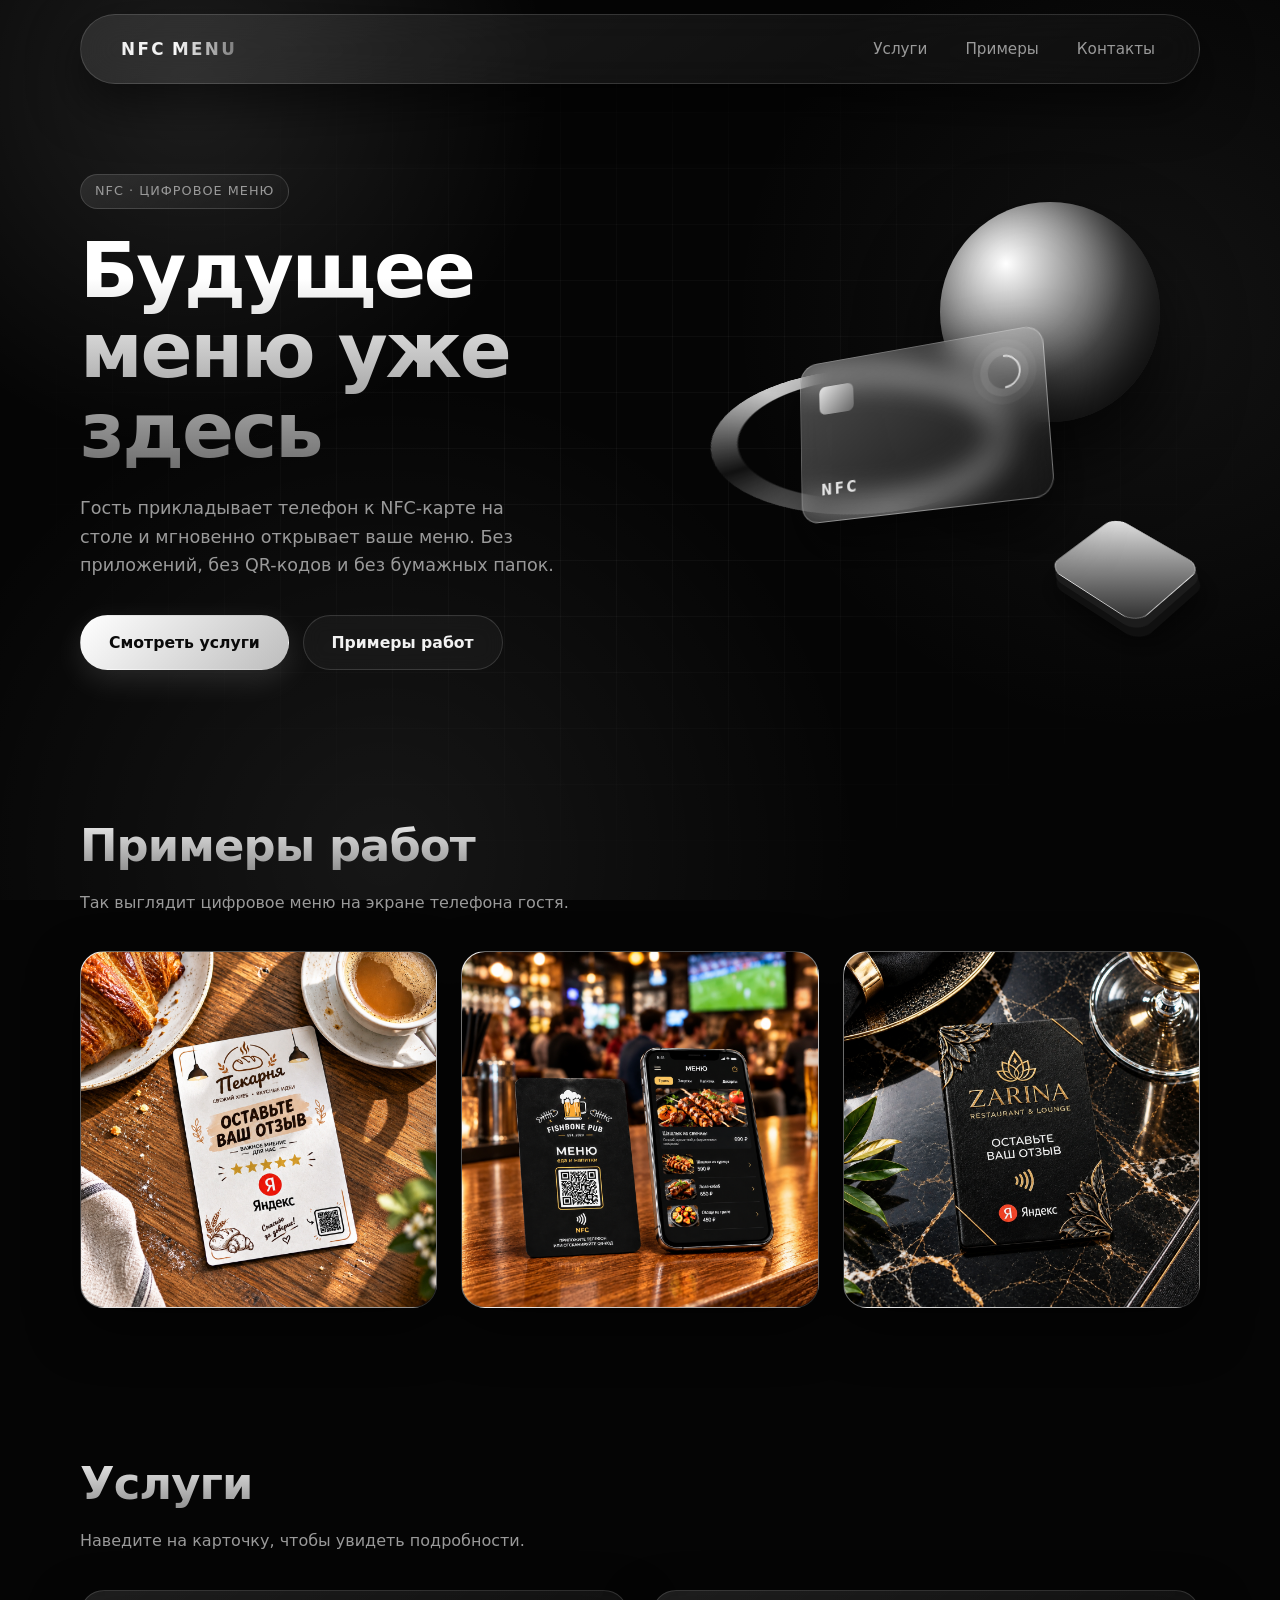
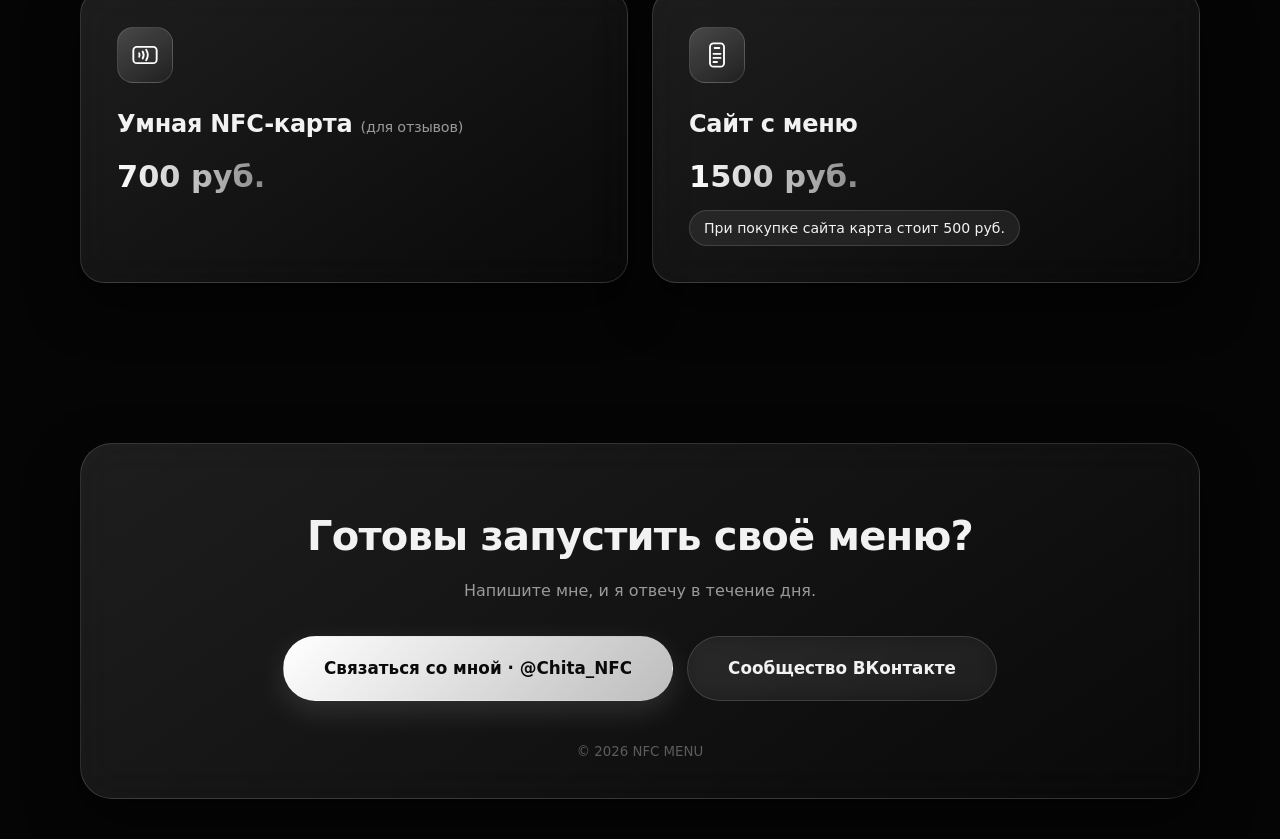
==== index.html @ bfcef421 "Rename htmlnfc.html to index.html" ====
<!DOCTYPE html>
<html lang="ru">
<head>
  <meta charset="UTF-8">
  <meta name="viewport" content="width=device-width, initial-scale=1.0">
  <title>NFC MENU | цифровое меню и NFC-карты</title>
  <meta name="description" content="NFC-карты и цифровое меню для кафе и ресторанов. Клиент прикладывает телефон и сразу видит ваше меню.">
  <link rel="stylesheet" href="style.css">
</head>
<body>

  <!-- Шапка -->
  <header class="header">
    <div class="container header__inner">
      <a href="#top" class="logo">NFC<span>MENU</span></a>
      <nav class="nav">
        <a href="#services">Услуги</a>
        <a href="#examples">Примеры</a>
        <a href="#contacts">Контакты</a>
      </nav>
    </div>
  </header>

  <main id="top">

    <!-- Главный экран -->
    <section class="hero">
      <div class="container hero__inner">
        <div class="hero__text">
          <span class="badge">NFC · Цифровое меню</span>
          <h1>Будущее меню
уже здесь</h1>
          <p>
            Гость прикладывает телефон к NFC-карте на столе и мгновенно
            открывает ваше меню. Без приложений, без QR-кодов и без
            бумажных папок.
          </p>
          <div class="hero__actions">
            <a href="#services" class="btn btn--light">Смотреть услуги</a>
            <a href="#examples" class="btn btn--ghost">Примеры работ</a>
          </div>
        </div>

        <!-- Абстрактная 3D-графика на чистом CSS -->
        <div class="hero__visual" aria-hidden="true">
          <div class="shape shape--sphere"></div>
          <div class="shape shape--ring"></div>
          <div class="shape shape--cube"></div>
          <div class="shape shape--card">
            <span class="card__chip"></span>
            <span class="card__logo">NFC</span>
            <span class="card__waves"></span>
          </div>
        </div>
      </div>
    </section>

    <!-- Примеры работ -->
    <section class="section" id="examples">
      <div class="container">
        <h2 class="section__title">Примеры работ</h2>
        <p class="section__sub">Так выглядит цифровое меню на экране телефона гостя.</p>

        <div class="gallery">
          <article class="work">
            <img src="pekar.png" alt="Пример цифрового меню 1" loading="lazy">
          </article>
          <article class="work">
            <img src="baro.png" alt="Пример цифрового меню 2" loading="lazy">
          </article>
          <article class="work">
            <img src="resto.png" alt="Пример цифрового меню 3" loading="lazy">
          </article>
        </div>
      </div>
    </section>

    <!-- Услуги -->
    <section class="section" id="services">
      <div class="container">
        <h2 class="section__title">Услуги</h2>
        <p class="section__sub">Наведите на карточку, чтобы увидеть подробности.</p>

        <div class="services">
          <article class="service" tabindex="0">
            <div class="service__icon" aria-hidden="true">
              <svg viewBox="0 0 24 24" width="28" height="28" fill="none" stroke="currentColor" stroke-width="1.6" stroke-linecap="round" stroke-linejoin="round">
                <rect x="2" y="5" width="20" height="14" rx="3"/>
                <path d="M7 10.5a3.5 3.5 0 0 1 0 3M10 9a6 6 0 0 1 0 6M13 7.5a8.5 8.5 0 0 1 0 9"/>
              </svg>
            </div>
            <h3>Умная NFC-карта <span class="service__tag">(для отзывов)</span></h3>
            <div class="service__price">700 руб.</div>
            <div class="service__desc">
              <p>Стильная карта с чипом. Клиент прикладывает телефон и мгновенно видит ваше меню. Водонепроницаемый пластик.</p>
            </div>
          </article>

          <article class="service" tabindex="0">
            <div class="service__icon" aria-hidden="true">
              <svg viewBox="0 0 24 24" width="28" height="28" fill="none" stroke="currentColor" stroke-width="1.6" stroke-linecap="round" stroke-linejoin="round">


<rect x="6" y="2" width="12" height="20" rx="3"/>
                <path d="M10 6h4M9 11h6M9 14.5h6M9 18h3"/>
              </svg>
            </div>
            <h3>Сайт с меню</h3>
            <div class="service__price">1500 руб.</div>
            <div class="service__note">При покупке сайта карта стоит 500 руб.</div>
            <div class="service__desc">
              <p>Разработка современного адаптивного цифрового меню. Быстрая загрузка, удобный интерфейс.</p>
              <p>Вы покупаете комплект карт, через которые получаете доступ к сайту с меню.</p>
            </div>
          </article>
        </div>
      </div>
    </section>

  </main>

  <!-- Подвал -->
  <footer class="footer" id="contacts">
    <div class="container footer__inner">
      <h2>Готовы запустить своё меню?</h2>
      <p>Напишите мне, и я отвечу в течение дня.</p>
      <div class="footer__buttons">
        <a class="btn btn--light btn--lg" href="https://t.me/Chita_NFC" target="_blank" rel="noopener">Связаться со мной · @Chita_NFC</a>
        <a class="btn btn--ghost btn--lg" href="https://vk.ru/club242706937" target="_blank" rel="noopener">Сообщество ВКонтакте</a>
      </div>
      <small>© 2026 NFC MENU</small>
    </div>
  </footer>

</body>
</html>
---- style.css ----
/* ============ Переменные и сброс ============ */
:root {
  --bg: #050505;
  --text: #f2f2f2;
  --muted: #9a9a9a;
  --glass-bg: linear-gradient(145deg, rgba(255,255,255,0.10), rgba(255,255,255,0.02));
  --glass-border: rgba(255,255,255,0.14);
  --radius: 24px;
  --shadow: 0 20px 50px rgba(0,0,0,0.55);
}
*, *::before, *::after { box-sizing: border-box; margin: 0; padding: 0; }
html { scroll-behavior: smooth; }
body {
  font-family: "Inter", "Segoe UI", system-ui, -apple-system, Roboto, Arial, sans-serif;
  background: var(--bg);
  color: var(--text);
  line-height: 1.6;
  min-height: 100vh;
  overflow-x: hidden;
  position: relative;
}
/* Фон: размытые серые пятна + едва заметная сетка */
body::before {
  content: "";
  position: fixed;
  inset: 0;
  z-index: -2;
  background:
    radial-gradient(600px 600px at 15% 10%, rgba(255,255,255,0.10), transparent 60%),
    radial-gradient(700px 700px at 90% 35%, rgba(180,180,180,0.08), transparent 60%),
    radial-gradient(800px 800px at 30% 95%, rgba(255,255,255,0.07), transparent 60%),
    var(--bg);
}
body::after {
  content: "";
  position: fixed;
  inset: 0;
  z-index: -1;
  pointer-events: none;
  background-image:
    linear-gradient(rgba(255,255,255,0.035) 1px, transparent 1px),
    linear-gradient(90deg, rgba(255,255,255,0.035) 1px, transparent 1px);
  background-size: 56px 56px;
  -webkit-mask-image: radial-gradient(ellipse at center, #000 20%, transparent 75%);
          mask-image: radial-gradient(ellipse at center, #000 20%, transparent 75%);
}
a { color: inherit; text-decoration: none; }
img { display: block; max-width: 100%; }
.container {
  width: min(1120px, 100% - 40px);
  margin-inline: auto;
}
/* ============ Шапка ============ */
.header {
  position: sticky;
  top: 14px;
  z-index: 50;
  width: min(1120px, 100% - 28px);
  margin: 14px auto 0;
  border-radius: 999px;
  background: var(--glass-bg);
  border: 1px solid var(--glass-border);
  -webkit-backdrop-filter: blur(18px);
          backdrop-filter: blur(18px);
  box-shadow: var(--shadow);
}
.header__inner {
  display: flex;
  align-items: center;
  justify-content: space-between;
  padding: 14px 8px;
}
.logo {
  font-weight: 800;
  letter-spacing: 0.14em;
  font-size: 1.05rem;
  padding-left: 12px;
}
.logo span {
  margin-left: 6px;
  background: linear-gradient(90deg, #fff, #7a7a7a);
  -webkit-background-clip: text;
          background-clip: text;
  color: transparent;
}
.nav { display: flex; gap: 6px; }
.nav a {
  padding: 8px 16px;
  border-radius: 999px;
  color: var(--muted);
  font-size: 0.95rem;
  transition: color .25s, background .25s;
}
.nav a:hover { color: #fff; background: rgba(255,255,255,0.08); }
/* ============ Кнопки ============ */
.btn {
  display: inline-block;
  padding: 14px 28px;
  border-radius: 999px;
  font-weight: 600;
  font-size: 0.98rem;
  border: 1px solid transparent;
  cursor: pointer;
  transition: transform .25s ease, box-shadow .25s ease, background .25s ease;
}
.btn:hover { transform: translateY(-2px); }
.btn--light {
  color: #0a0a0a;
  background: linear-gradient(135deg, #ffffff, #bdbdbd);
  box-shadow: 0 10px 30px rgba(255,255,255,0.12);
}
.btn--light:hover { box-shadow: 0 14px 40px rgba(255,255,255,0.22); }
.btn--ghost {
  color: var(--text);
  background: rgba(255,255,255,0.04);
  border-color: var(--glass-border);
  -webkit-backdrop-filter: blur(10px);
          backdrop-filter: blur(10px);
}
.btn--ghost:hover { background: rgba(255,255,255,0.1); }
.btn--lg { padding: 18px 40px; font-size: 1.05rem; }
/* ============ Hero ============ */
.hero { padding: 90px 0 70px; }
.hero__inner {
  display: grid;
  grid-template-columns: 1.1fr 0.9fr;
  align-items: center;
  gap: 40px;
}
.badge {
  display: inline-block;
  padding: 6px 14px;
  margin-bottom: 22px;
  border-radius: 999px;
  font-size: 0.8rem;
  letter-spacing: 0.08em;
  text-transform: uppercase;
  color: var(--muted);
  background: var(--glass-bg);
  border: 1px solid var(--glass-border);
}
.hero h1 {
  font-size: clamp(2.6rem, 6vw, 4.8rem);
  line-height: 1.04;
  letter-spacing: -0.03em;
  font-weight: 800;
  background: linear-gradient(180deg, #ffffff 20%, #6f6f6f 100%);
  -webkit-background-clip: text;
          background-clip: text;
  color: transparent;
}
.hero p {
  margin-top: 24px;
  max-width: 480px;
  color: var(--muted);
  font-size: 1.1rem;
}
.hero__actions { display: flex; flex-wrap: wrap; gap: 14px; margin-top: 36px; }
/* Абстрактная 3D-графика */
.hero__visual {
  position: relative;
  height: 460px;
  perspective: 1000px;
}
.shape { position: absolute; }
.shape--sphere {
  width: 220px; height: 220px;
  top: 10px; right: 40px;
  border-radius: 50%;
  background:
    radial-gradient(circle at 30% 28%, #ffffff 0%, #b5b5b5 22%, #4a4a4a 55%, #0a0a0a 100%);
  box-shadow: 0 40px 80px rgba(0,0,0,0.7), inset -20px -20px 50px rgba(0,0,0,0.6);
  animation: float 7s ease-in-out infinite;
}
.shape--ring {
  width: 300px; height: 300px;
  top: 90px; left: 0;
  border-radius: 50%;
  background: conic-gradient(from 40deg, #f5f5f5, #3a3a3a, #bdbdbd, #111, #e0e0e0, #f5f5f5);
  -webkit-mask: radial-gradient(circle, transparent 58%, #000 59%);
          mask: radial-gradient(circle, transparent 58%, #000 59%);
  transform: rotateX(62deg) rotateZ(-20deg);
  opacity: 0.9;
  animation: spin 18s linear infinite;
}
.shape--cube {
  width: 110px; height: 110px;
  bottom: 30px; right: 20px;
  background: linear-gradient(135deg, #e8e8e8, #2a2a2a);
  border: 1px solid rgba(255,255,255,0.3);
  border-radius: 18px;
  box-shadow:
    8px 8px 0 #1c1c1c,
    16px 16px 0 #101010,
    24px 24px 40px rgba(0,0,0,0.8);
  transform: rotateX(55deg) rotateZ(45deg);
  animation: float 9s ease-in-out infinite reverse;
}
.shape--card {
  width: 270px; height: 170px;
  top: 150px; left: 70px;
  border-radius: 20px;
  background: linear-gradient(145deg, rgba(255,255,255,0.28), rgba(255,255,255,0.04));
  border: 1px solid rgba(255,255,255,0.3);
  -webkit-backdrop-filter: blur(14px);
          backdrop-filter: blur(14px);
  box-shadow: 0 30px 60px rgba(0,0,0,0.65);
  transform: rotateY(-22deg) rotateX(12deg) rotateZ(-8deg);
  animation: tilt 8s ease-in-out infinite;
}
.card__chip {
  position: absolute; left: 22px; top: 26px;
  width: 40px; height: 30px;
  border-radius: 7px;
  background: linear-gradient(135deg, #e6e6e6, #666);
}
.card__logo {
  position: absolute; left: 22px; bottom: 20px;
  font-weight: 800; letter-spacing: 0.2em; font-size: 0.95rem;
  color: rgba(255,255,255,0.85);
}
.card__waves {
  position: absolute; right: 24px; top: 24px;
  width: 34px; height: 34px;
  border: 2px solid rgba(255,255,255,0.7);
  border-left-color: transparent; border-bottom-color: transparent;
  border-radius: 50%;
  transform: rotate(45deg);
  box-shadow: 0 0 0 8px rgba(255,255,255,0.08), 0 0 0 16px rgba(255,255,255,0.04);
}
@keyframes float {
  0%, 100% { transform: translateY(0); }
  50%      { transform: translateY(-18px); }
}
@keyframes spin {
  to { transform: rotateX(62deg) rotateZ(340deg); }
}
@keyframes tilt {
  0%, 100% { transform: rotateY(-22deg) rotateX(12deg) rotateZ(-8deg) translateY(0); }
  50%      { transform: rotateY(-12deg) rotateX(6deg) rotateZ(-4deg) translateY(-14px); }
}
/* ============ Секции ============ */
.section { padding: 70px 0; }
.section__title {
  font-size: clamp(1.9rem, 4vw, 2.8rem);
  letter-spacing: -0.02em;
  font-weight: 800;
  background: linear-gradient(180deg, #fff, #7d7d7d);
  -webkit-background-clip: text;
          background-clip: text;
  color: transparent;
}
.section__sub { margin: 8px 0 36px; color: var(--muted); }
/* ============ Галерея ============ */
.gallery {
  display: grid;
  grid-template-columns: repeat(3, 1fr);
  gap: 24px;
}
.work {
  aspect-ratio: 1 / 1;
  position: relative;
  overflow: hidden;
  border-radius: var(--radius);
  background: linear-gradient(145deg, #f0f0f0 0%, #6a6a6a 45%, #0b0b0b 100%);
  border: 1px solid var(--glass-border);
  box-shadow: var(--shadow);
  transition: transform .4s ease, box-shadow .4s ease;
}
.work img {
  width: 100%;
  height: 100%;
  object-fit: cover;
  transition: filter .4s ease;
}
.work:hover {
  transform: scale(1.04);
  box-shadow: 0 30px 70px rgba(0,0,0,0.75), 0 0 0 1px rgba(255,255,255,0.25);
}
.work:hover img { filter: brightness(1.08); }
/* ============ Услуги ============ */
.services {
  display: grid;
  grid-template-columns: repeat(2, 1fr);
  gap: 24px;
}
.service {
  position: relative;
  padding: 36px;
  border-radius: var(--radius);
  background: var(--glass-bg);
  border: 1px solid var(--glass-border);
  -webkit-backdrop-filter: blur(20px);
          backdrop-filter: blur(20px);
  box-shadow: var(--shadow);
  outline: none;
  transition: transform .35s ease, border-color .35s ease, background .35s ease;
}
.service:hover,
.service:focus-visible {
  transform: translateY(-6px);
  border-color: rgba(255,255,255,0.35);
  background: linear-gradient(145deg, rgba(255,255,255,0.16), rgba(255,255,255,0.03));
}
.service__icon {
  display: grid;
  place-items: center;
  width: 56px; height: 56px;
  margin-bottom: 22px;
  border-radius: 16px;
  color: #fff;
  background: linear-gradient(145deg, rgba(255,255,255,0.2), rgba(255,255,255,0.03));
  border: 1px solid var(--glass-border);
}
.service h3 { font-size: 1.5rem; letter-spacing: -0.01em; }
.service__price {
  display: inline-block;
  margin-top: 10px;
  font-size: 1.9rem;
  font-weight: 800;
  background: linear-gradient(90deg, #fff, #8a8a8a);
  -webkit-background-clip: text;
          background-clip: text;
  color: transparent;
}
.service__tag {
  font-size: 0.9rem;
  font-weight: 500;
  color: var(--muted);
}
.service__note {
  margin-top: 8px;
  padding: 6px 14px;
  width: fit-content;
  font-size: 0.88rem;
  color: var(--text);
  background: rgba(255,255,255,0.07);
  border: 1px solid var(--glass-border);
  border-radius: 999px;
}
.service__desc p + p { margin-top: 10px; }
/* Описание выпадает при наведении */
.service__desc {
  max-height: 0;
  opacity: 0;
  overflow: hidden;
  transform: translateY(-8px);
  transition: max-height .5s ease, opacity .4s ease, transform .4s ease, margin .4s ease;
}
.service__desc p { color: var(--muted); padding-top: 4px; }
.service:hover .service__desc,
.service:focus-visible .service__desc {
  max-height: 200px;
  opacity: 1;
  transform: translateY(0);
  margin-top: 16px;
}
/* На сенсорных экранах описание показано сразу */
@media (hover: none) {
  .service__desc {
    max-height: none;
    opacity: 1;
    transform: none;
    margin-top: 16px;
  }
}
/* ============ Подвал ============ */
.footer { padding: 90px 0 40px; }
.footer__inner {
  text-align: center;
  padding: 60px 24px 36px;
  border-radius: 32px;
  background: var(--glass-bg);
  border: 1px solid var(--glass-border);
  -webkit-backdrop-filter: blur(20px);
          backdrop-filter: blur(20px);
  box-shadow: var(--shadow);
}
.footer h2 {
  font-size: clamp(1.7rem, 4vw, 2.5rem);
  letter-spacing: -0.02em;
}
.footer p { margin: 10px 0 32px; color: var(--muted); }
.footer__buttons { display: flex; flex-wrap: wrap; justify-content: center; gap: 14px; }
.footer small { display: block; margin-top: 40px; color: #5c5c5c; }
/* ============ Адаптив ============ */
@media (max-width: 900px) {
  .hero { padding-top: 60px; }
  .hero__inner { grid-template-columns: 1fr; }
  .hero__visual { height: 380px; max-width: 460px; margin-inline: auto; width: 100%; }
  .shape--sphere { width: 160px; height: 160px; right: 10px; }
  .shape--ring { width: 240px; height: 240px; }
  .shape--card { width: 230px; height: 145px; left: 40px; top: 130px; }
  .gallery { gap: 16px; }
}
@media (max-width: 680px) {
  .gallery { grid-template-columns: 1fr; }
  .services { grid-template-columns: 1fr; }
  .nav a { padding: 8px 10px; font-size: 0.88rem; }
  .logo { font-size: 0.92rem; }
  .service { padding: 28px; }
}
@media (prefers-reduced-motion: reduce) {
  * { animation: none !important; transition: none !important; }
}
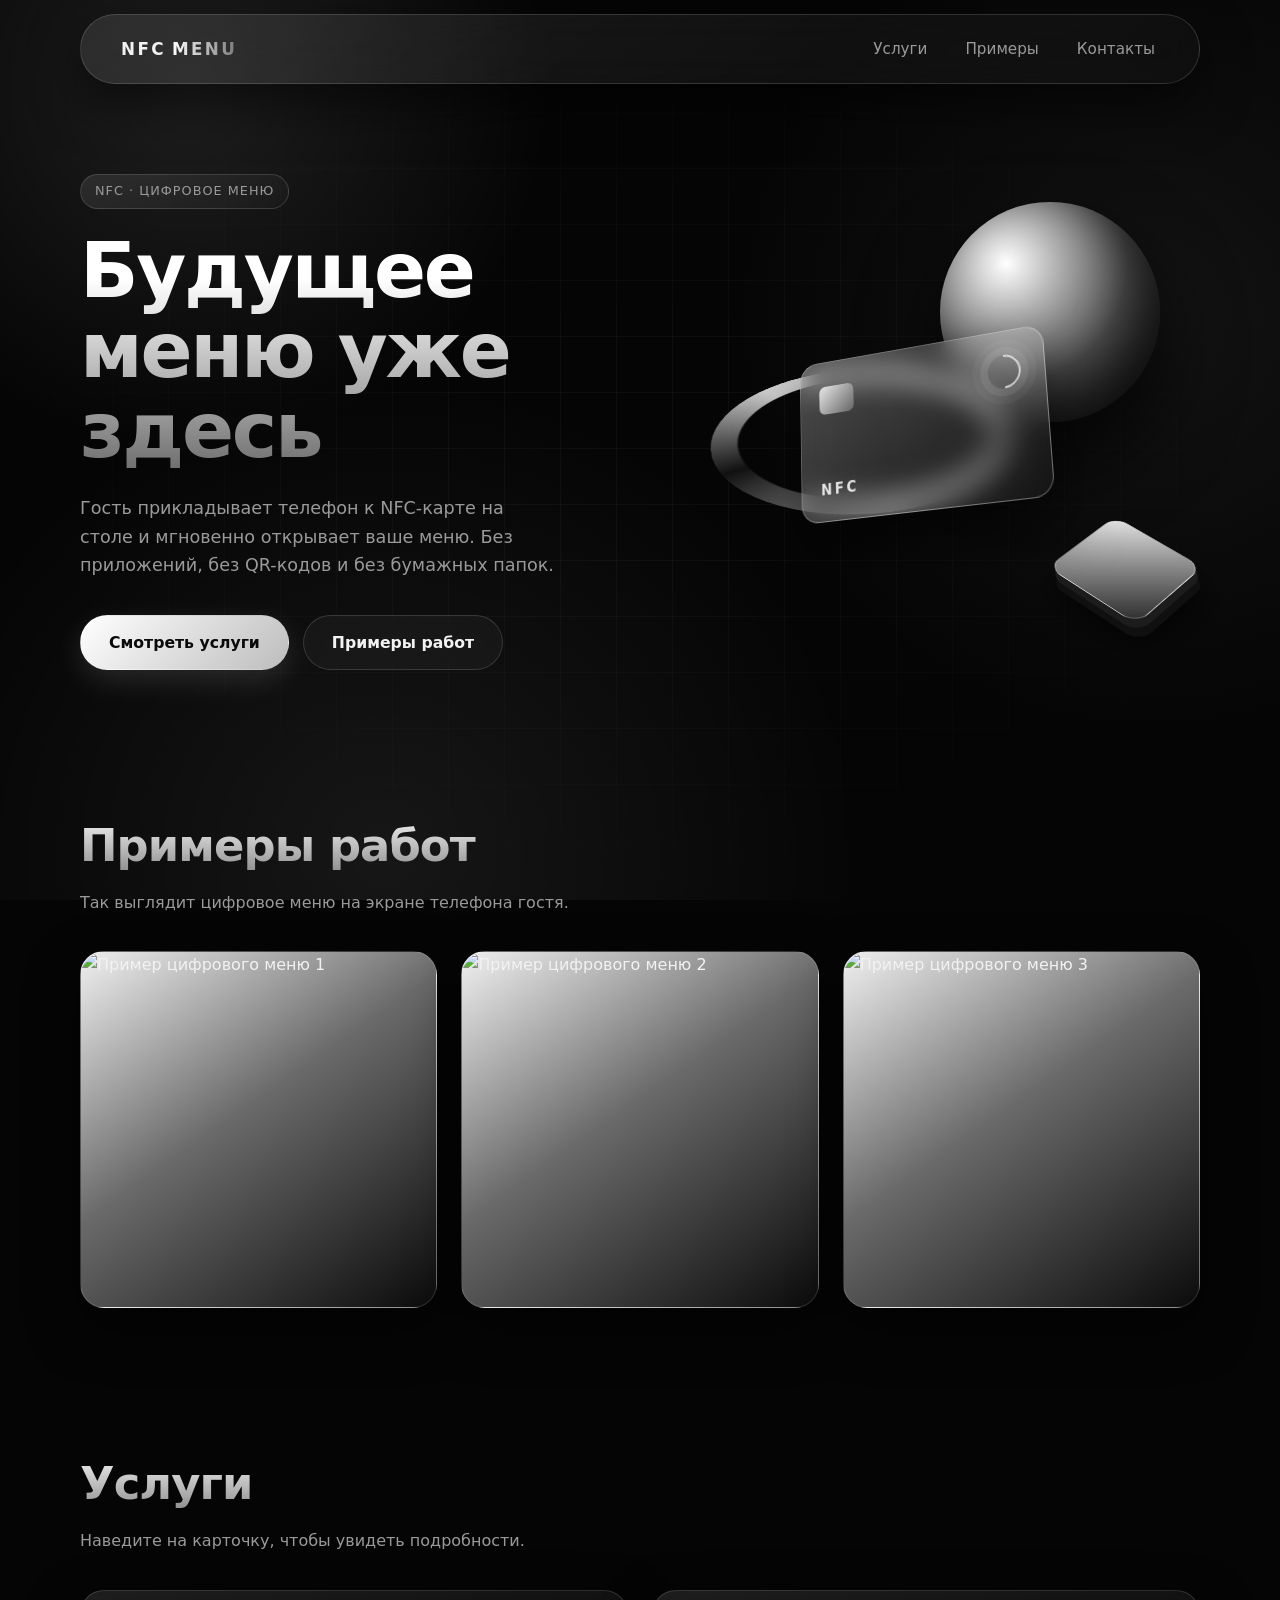
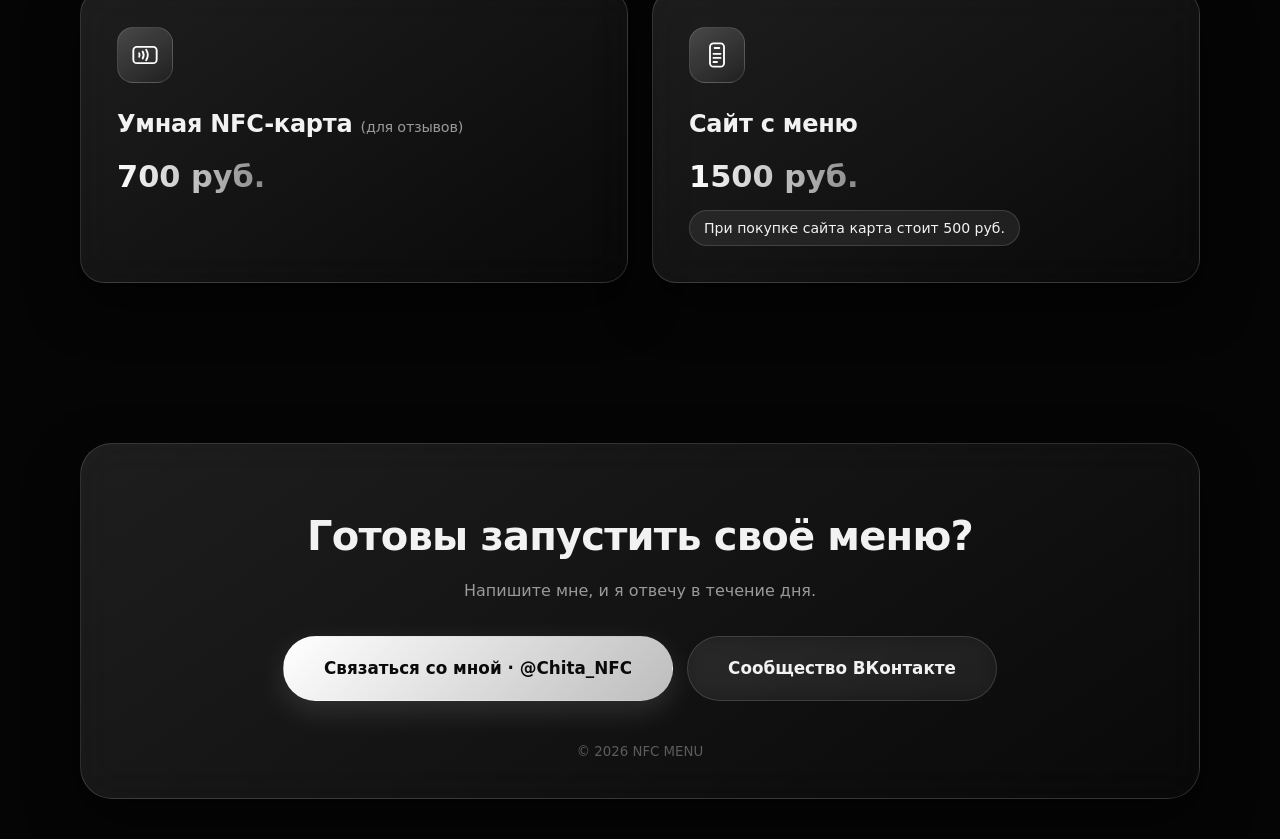
==== commit 3e28d5fd: "Update index.html" ====
--- a/index.html
+++ b/index.html
@@ -63,13 +63,13 @@
 
         <div class="gallery">
           <article class="work">
-            <img src="pekar.png" alt="Пример цифрового меню 1" loading="lazy">
+            <img src="https://placehold.co/600x600/1a1a1a/e6e6e6?text=Menu+01" alt="Пример цифрового меню 1" loading="lazy">
           </article>
           <article class="work">
-            <img src="baro.png" alt="Пример цифрового меню 2" loading="lazy">
+            <img src="https://placehold.co/600x600/2b2b2b/f2f2f2?text=Menu+02" alt="Пример цифрового меню 2" loading="lazy">
           </article>
           <article class="work">
-            <img src="resto.png" alt="Пример цифрового меню 3" loading="lazy">
+            <img src="https://placehold.co/600x600/0d0d0d/d9d9d9?text=Menu+03" alt="Пример цифрового меню 3" loading="lazy">
           </article>
         </div>
       </div>
--- a/style.css
+++ b/style.css
@@ -384,22 +384,93 @@
 .footer__buttons { display: flex; flex-wrap: wrap; justify-content: center; gap: 14px; }
 .footer small { display: block; margin-top: 40px; color: #5c5c5c; }
 /* ============ Адаптив ============ */
-@media (max-width: 900px) {
-  .hero { padding-top: 60px; }
-  .hero__inner { grid-template-columns: 1fr; }
-  .hero__visual { height: 380px; max-width: 460px; margin-inline: auto; width: 100%; }
-  .shape--sphere { width: 160px; height: 160px; right: 10px; }
-  .shape--ring { width: 240px; height: 240px; }
-  .shape--card { width: 230px; height: 145px; left: 40px; top: 130px; }
+max-width: 900px {
+  .hero { padding: 50px 0 40px; }
+  .hero__inner { grid-template-columns: 1fr; gap: 24px; }
+  .hero__text { min-width: 0; }
+
+  .hero__visual {
+    width: 100%;
+    max-width: 460px;
+    height: clamp(280px, 85vw, 380px);
+    margin-inline: auto;
+  }
+  .shape--sphere { width: clamp(110px, 38vw, 160px); height: clamp(110px, 38vw, 160px); top: 0; right: 4%; }
+  .shape--ring   { width: clamp(170px, 62vw, 240px); height: clamp(170px, 62vw, 240px); top: 22%; left: 0; }
+  .shape--card   { width: clamp(170px, 60vw, 230px); height: auto; aspect-ratio: 23 / 14; top: 34%; left: 12%; }
+  .shape--cube   { width: clamp(70px, 24vw, 100px); height: clamp(70px, 24vw, 100px); bottom: 8%; right: 8%; }
+
   .gallery { gap: 16px; }
 }
-@media (max-width: 680px) {
+
+max-width: 680px {
+  .header { 
+    top: 8px; 
+    width: calc(100% - 20px); 
+    margin-top: 8px; 
+  }
+  .header__inner { 
+    padding: 8px 10px; 
+    flex-direction: row; 
+    justify-content: space-between;
+    gap: 5px; 
+  }
+  .logo { 
+    font-size: 0.8rem; 
+    padding-left: 0; 
+  }
+  .nav a { 
+    padding: 6px 8px; 
+    font-size: 0.8rem; 
+  }
+
+  .hero h1 { font-size: clamp(2.2rem, 11vw, 3rem); }
+  .hero p { font-size: 1rem; }
+  .hero__actions .btn { flex: 1 1 100%; text-align: center; margin-bottom: 10px;}
+
+  .hero__visual {
+    display: block; 
+    height: 300px; 
+    margin-top: 30px; 
+  }
+  
+  .shape--sphere { width: 100px; height: 100px; right: 10%; top: 10px; }
+  .shape--card { width: 160px; height: 100px; left: 5%; top: 80px; }
+  .shape--ring { width: 180px; height: 180px; top: 50px; left: 0; }
+  .shape--cube { display: none; } 
+
+  .services { 
+    grid-template-columns: 1fr; 
+    gap: 20px;
+  }
+  
+  .service { 
+    padding: 24px; 
+  }
+
+  .service h3 { 
+    font-size: 1.3rem; 
+    line-height: 1.3;
+  }
+
+  .service__price { 
+    font-size: 1.6rem; 
+    margin-top: 8px;
+    display: block;
+  }
+
+  .service::after,
+  .service::before {
+    display: none !important;
+    content: none !important;
+  }
+
+  .service__desc p {
+    font-size: 0.95rem; 
+    line-height: 1.5;
+  }
+
   .gallery { grid-template-columns: 1fr; }
-  .services { grid-template-columns: 1fr; }
-  .nav a { padding: 8px 10px; font-size: 0.88rem; }
-  .logo { font-size: 0.92rem; }
-  .service { padding: 28px; }
-}
-@media (prefers-reduced-motion: reduce) {
-  * { animation: none !important; transition: none !important; }
-}+  .footer__inner { padding: 44px 18px 28px; }
+  .footer .btn--lg { width: 100%; padding: 16px 20px; font-size: 0.98rem; }
+}
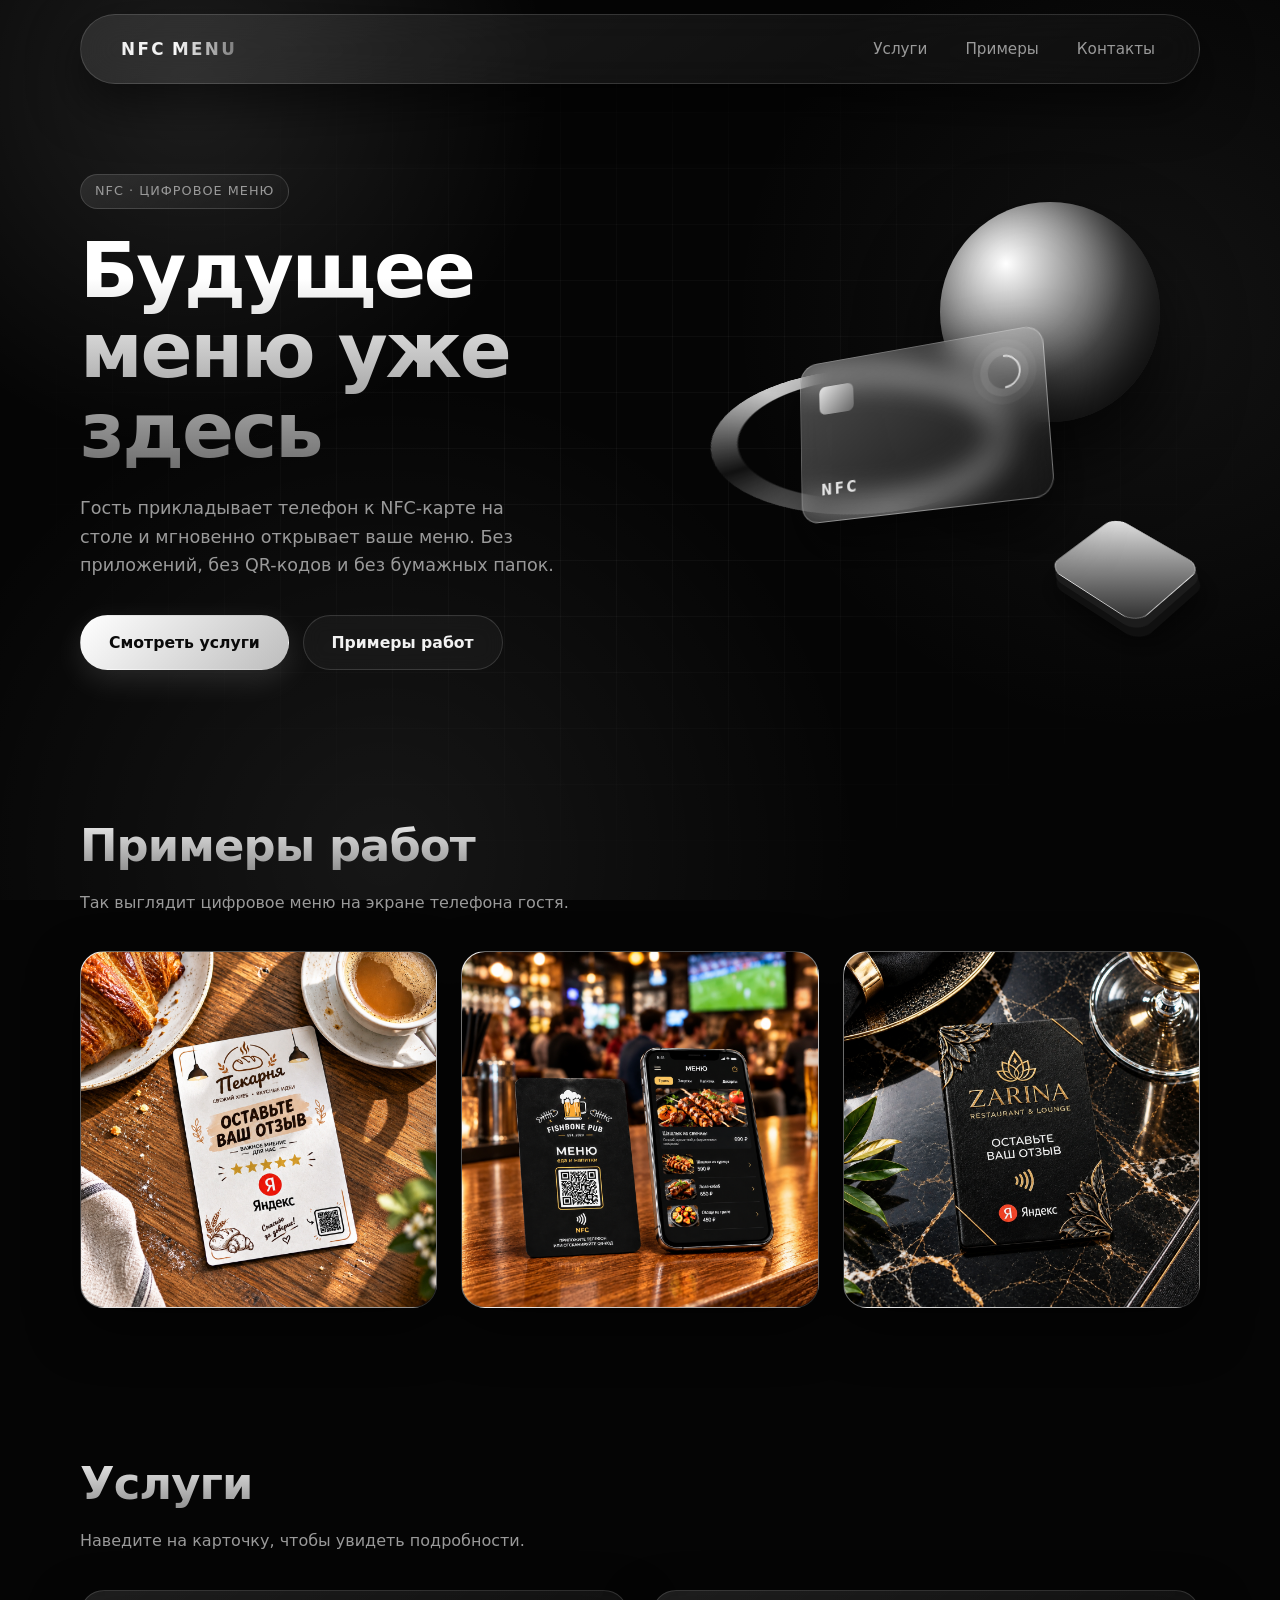
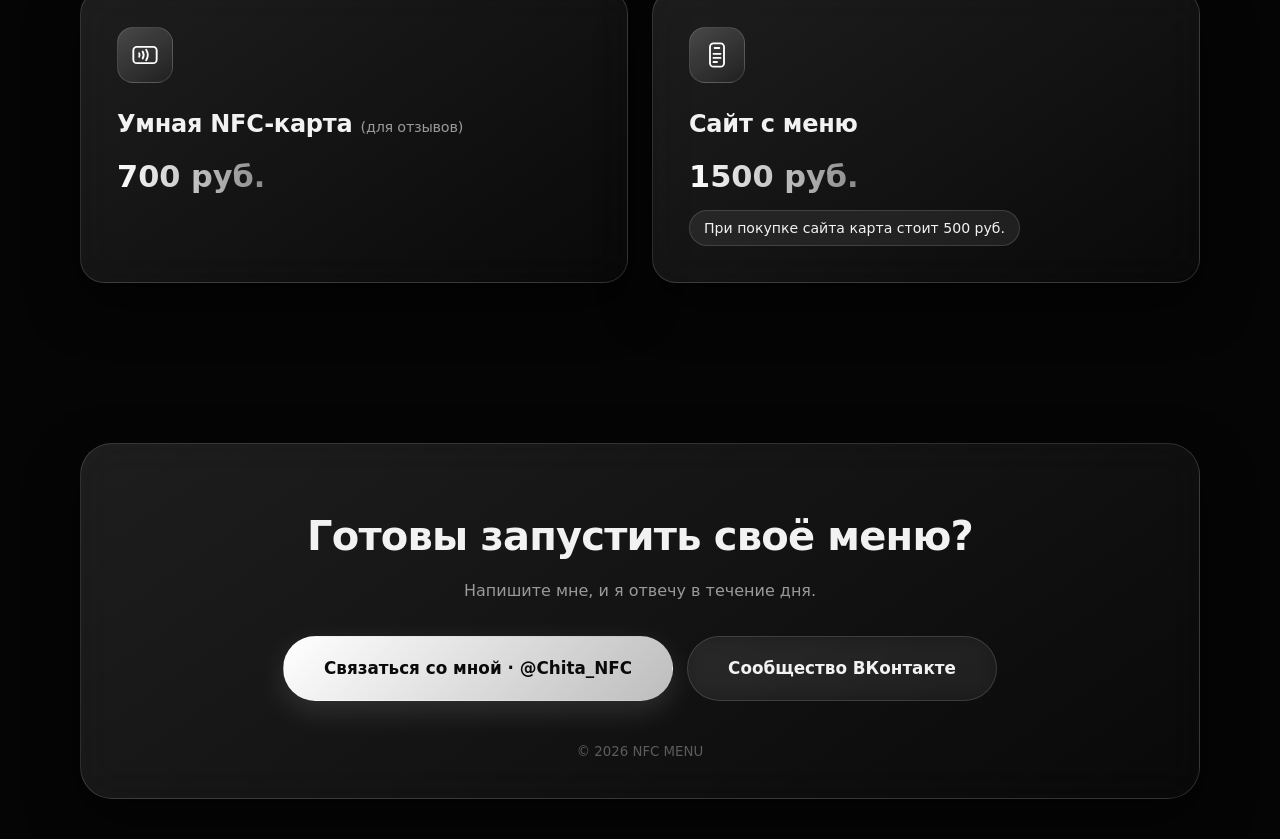
==== commit 7209c88e: "Update index.html" ====
--- a/index.html
+++ b/index.html
@@ -63,13 +63,13 @@
 
         <div class="gallery">
           <article class="work">
-            <img src="https://placehold.co/600x600/1a1a1a/e6e6e6?text=Menu+01" alt="Пример цифрового меню 1" loading="lazy">
+            <img src="pekar.png" alt="Пример цифрового меню 1" loading="lazy">
           </article>
           <article class="work">
-            <img src="https://placehold.co/600x600/2b2b2b/f2f2f2?text=Menu+02" alt="Пример цифрового меню 2" loading="lazy">
+            <img src="baro.png" alt="Пример цифрового меню 2" loading="lazy">
           </article>
           <article class="work">
-            <img src="https://placehold.co/600x600/0d0d0d/d9d9d9?text=Menu+03" alt="Пример цифрового меню 3" loading="lazy">
+            <img src="resto.png" alt="Пример цифрового меню 3" loading="lazy">
           </article>
         </div>
       </div>
